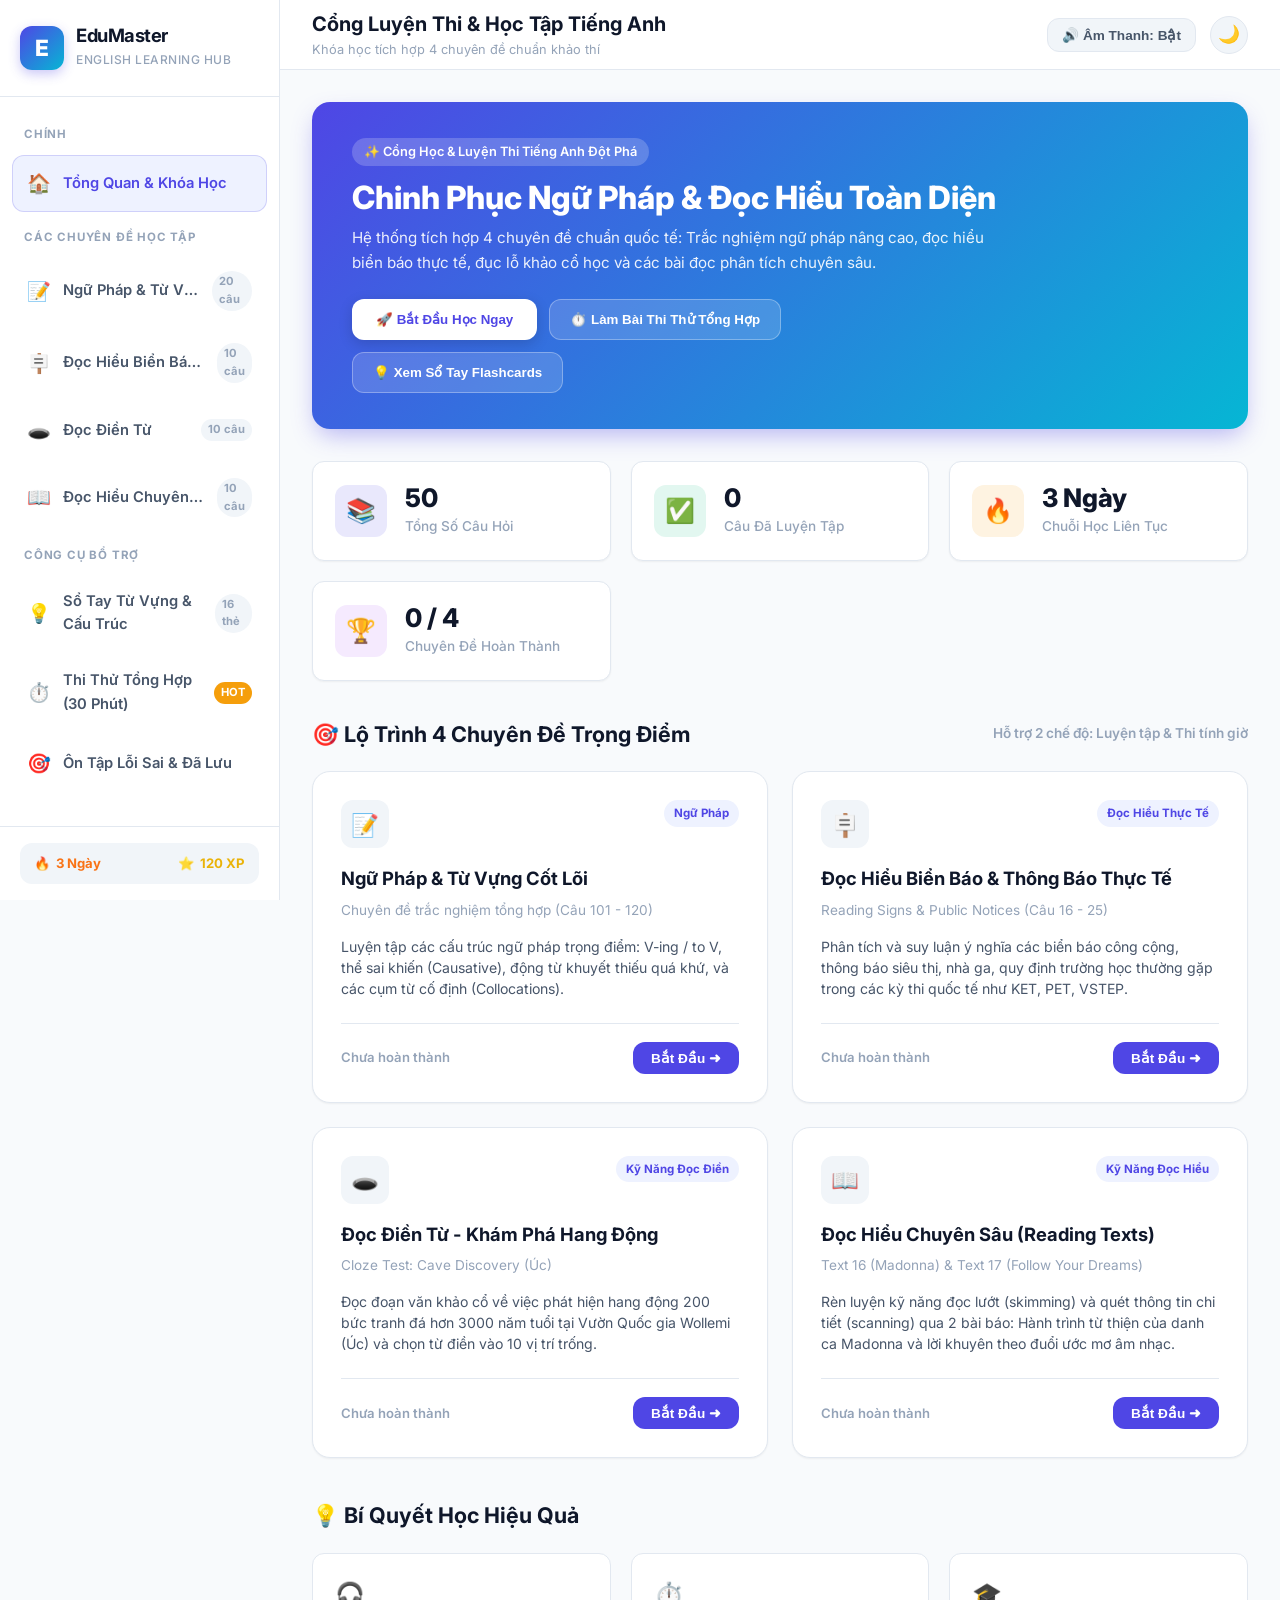
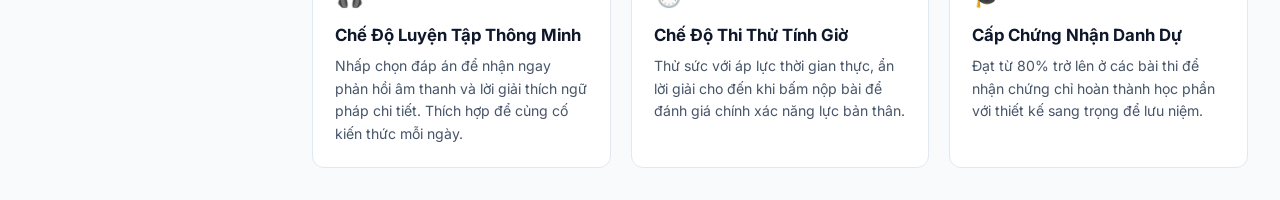
==== index.html @ 12852cce "feat: Initial commit for EduMaster English Learning Hub" ====
<!DOCTYPE html>
<html lang="vi" data-theme="light">
<head>
    <meta charset="UTF-8">
    <meta name="viewport" content="width=device-width, initial-scale=1.0">
    <title>EduMaster - Cổng Luyện Thi & Học Tiếng Anh Trực Tuyến</title>
    <meta name="description" content="Nền tảng học và luyện thi Tiếng Anh toàn diện: Ngữ pháp, Đọc biển báo, Cloze Test và Đọc hiểu chuyên sâu.">
    <!-- Google Fonts: Inter -->
    <link rel="preconnect" href="https://fonts.googleapis.com">
    <link rel="preconnect" href="https://fonts.gstatic.com" crossorigin>
    <link href="https://fonts.googleapis.com/css2?family=Inter:wght@400;500;600;700;800&family=Georgia:ital,wght@0,400;0,700;1,400&display=swap" rel="stylesheet">
    <link rel="stylesheet" href="style.css">
</head>
<body>

<div id="app-container">
    <!-- Sidebar -->
    <aside class="sidebar" id="app-sidebar">
        <div class="sidebar-header">
            <div class="logo-badge">E</div>
            <div class="brand-text">
                <h2>EduMaster</h2>
                <span>English Learning Hub</span>
            </div>
        </div>

        <nav class="sidebar-nav" id="sidebar-nav-list">
            <!-- Rendered dynamically by app.js -->
        </nav>

        <div class="sidebar-footer">
            <div class="user-quick-stats">
                <div class="quick-stat-item streak" title="Chuỗi ngày học liên tục">
                    <span>🔥</span>
                    <span id="user-streak">3 Ngày</span>
                </div>
                <div class="quick-stat-item score" title="Điểm kinh nghiệm tích lũy">
                    <span>⭐</span>
                    <span id="user-score">120 XP</span>
                </div>
            </div>
        </div>
    </aside>

    <!-- Main Content Wrapper -->
    <div class="main-wrapper">
        <!-- Top App Bar -->
        <header class="topbar">
            <div class="topbar-left">
                <button class="menu-toggle-btn" id="mobile-menu-toggle" aria-label="Toggle menu">
                    ☰
                </button>
                <div class="page-title">
                    <h1>Cổng Luyện Thi & Học Tập Tiếng Anh</h1>
                    <p>Khóa học tích hợp 4 chuyên đề chuẩn khảo thí</p>
                </div>
            </div>

            <div class="topbar-right">
                <button class="action-btn" onclick="soundFX.enabled = !soundFX.enabled; this.innerText = soundFX.enabled ? '🔊 Âm Thanh: Bật' : '🔇 Âm Thanh: Tắt';" title="Bật/Tắt âm thanh hiệu ứng">
                    🔊 Âm Thanh: Bật
                </button>

                <button class="theme-toggle-btn" id="theme-toggle-btn" onclick="toggleTheme()" title="Đổi giao diện Sáng / Tối">
                    <span id="theme-icon">🌙</span>
                </button>
            </div>
        </header>

        <!-- Dynamic Content Canvas -->
        <main class="content-area" id="main-content">
            <!-- Content will be injected by app.js -->
        </main>
    </div>
</div>

<!-- Load Database and Application Scripts -->
<script src="data.js"></script>
<script src="app.js"></script>

</body>
</html>
---- style.css ----
/* ==========================================================================
   EduMaster Learning Hub - Stylesheet
   Modern, Responsive, Dark/Light Mode & Glassmorphism Design
   ========================================================================== */

:root {
    --primary: #4f46e5;
    --primary-hover: #4338ca;
    --primary-light: #eef2ff;
    --secondary: #06b6d4;
    --accent: #f59e0b;
    --success: #10b981;
    --success-bg: #ecfdf5;
    --error: #ef4444;
    --error-bg: #fef2f2;
    --warning: #f59e0b;
    --warning-bg: #fffbeb;
    
    --bg-page: #f8fafc;
    --bg-card: #ffffff;
    --bg-card-subtle: #f1f5f9;
    --border-color: #e2e8f0;
    --text-primary: #0f172a;
    --text-secondary: #475569;
    --text-muted: #94a3b8;
    
    --shadow-sm: 0 1px 2px 0 rgb(0 0 0 / 0.05);
    --shadow-md: 0 4px 6px -1px rgb(0 0 0 / 0.1), 0 2px 4px -2px rgb(0 0 0 / 0.1);
    --shadow-lg: 0 10px 15px -3px rgb(0 0 0 / 0.1), 0 4px 6px -4px rgb(0 0 0 / 0.1);
    --shadow-xl: 0 20px 25px -5px rgb(0 0 0 / 0.1), 0 8px 10px -6px rgb(0 0 0 / 0.1);
    
    --radius-sm: 6px;
    --radius-md: 12px;
    --radius-lg: 18px;
    --radius-full: 9999px;
    
    --font-sans: 'Inter', -apple-system, BlinkMacSystemFont, 'Segoe UI', Roboto, Helvetica, Arial, sans-serif;
    --sidebar-width: 280px;
}

[data-theme="dark"] {
    --primary: #6366f1;
    --primary-hover: #4f46e5;
    --primary-light: #1e1b4b;
    --secondary: #22d3ee;
    --success: #34d399;
    --success-bg: #064e3b;
    --error: #f87171;
    --error-bg: #450a0a;
    --warning: #fbbf24;
    --warning-bg: #451a03;
    
    --bg-page: #0b0f19;
    --bg-card: #131b2e;
    --bg-card-subtle: #1e293b;
    --border-color: #27354f;
    --text-primary: #f8fafc;
    --text-secondary: #94a3b8;
    --text-muted: #64748b;
    
    --shadow-md: 0 4px 6px -1px rgb(0 0 0 / 0.4);
    --shadow-lg: 0 10px 15px -3px rgb(0 0 0 / 0.5);
}

* {
    box-sizing: border-box;
    margin: 0;
    padding: 0;
}

body {
    font-family: var(--font-sans);
    background-color: var(--bg-page);
    color: var(--text-primary);
    line-height: 1.6;
    min-height: 100vh;
    display: flex;
    transition: background-color 0.3s ease, color 0.3s ease;
}

/* ==========================================================================
   Layout: Sidebar & Main View
   ========================================================================== */

#app-container {
    display: flex;
    width: 100%;
    min-height: 100vh;
}

/* Sidebar */
.sidebar {
    width: var(--sidebar-width);
    background-color: var(--bg-card);
    border-right: 1px solid var(--border-color);
    display: flex;
    flex-direction: column;
    position: fixed;
    top: 0;
    bottom: 0;
    left: 0;
    z-index: 100;
    transition: transform 0.3s ease;
}

.sidebar-header {
    padding: 24px 20px;
    border-bottom: 1px solid var(--border-color);
    display: flex;
    align-items: center;
    gap: 12px;
}

.logo-badge {
    width: 44px;
    height: 44px;
    background: linear-gradient(135deg, #4f46e5 0%, #06b6d4 100%);
    border-radius: var(--radius-md);
    display: flex;
    align-items: center;
    justify-content: center;
    color: white;
    font-size: 1.4rem;
    font-weight: 800;
    box-shadow: 0 4px 12px rgba(79, 70, 229, 0.3);
}

.brand-text h2 {
    font-size: 1.15rem;
    font-weight: 700;
    letter-spacing: -0.5px;
    color: var(--text-primary);
    line-height: 1.2;
}

.brand-text span {
    font-size: 0.75rem;
    color: var(--text-muted);
    font-weight: 500;
    text-transform: uppercase;
    letter-spacing: 0.5px;
}

.sidebar-nav {
    flex: 1;
    overflow-y: auto;
    padding: 18px 12px;
    display: flex;
    flex-direction: column;
    gap: 6px;
}

.nav-section-title {
    font-size: 0.72rem;
    text-transform: uppercase;
    color: var(--text-muted);
    font-weight: 700;
    padding: 10px 12px 6px;
    letter-spacing: 0.8px;
}

.nav-item {
    display: flex;
    align-items: center;
    gap: 12px;
    padding: 12px 14px;
    border-radius: var(--radius-md);
    color: var(--text-secondary);
    text-decoration: none;
    font-size: 0.92rem;
    font-weight: 600;
    cursor: pointer;
    transition: all 0.2s ease;
    border: 1px solid transparent;
}

.nav-item:hover {
    background-color: var(--bg-card-subtle);
    color: var(--primary);
    transform: translateX(3px);
}

.nav-item.active {
    background-color: var(--primary-light);
    color: var(--primary);
    border-color: rgba(79, 70, 229, 0.2);
}

.nav-icon {
    font-size: 1.2rem;
    display: flex;
    align-items: center;
    justify-content: center;
    width: 24px;
}

.nav-badge {
    margin-left: auto;
    font-size: 0.7rem;
    padding: 2px 7px;
    background: var(--bg-card-subtle);
    color: var(--text-muted);
    border-radius: var(--radius-full);
    font-weight: 700;
}

.nav-item.active .nav-badge {
    background: var(--primary);
    color: white;
}

.sidebar-footer {
    padding: 16px 20px;
    border-top: 1px solid var(--border-color);
    background-color: var(--bg-card);
}

.user-quick-stats {
    display: flex;
    justify-content: space-between;
    align-items: center;
    background: var(--bg-card-subtle);
    padding: 10px 14px;
    border-radius: var(--radius-md);
}

.quick-stat-item {
    display: flex;
    align-items: center;
    gap: 6px;
    font-size: 0.82rem;
    font-weight: 700;
}

.quick-stat-item.streak {
    color: #f97316;
}

.quick-stat-item.score {
    color: #eab308;
}

/* Main Content Area */
.main-wrapper {
    flex: 1;
    margin-left: var(--sidebar-width);
    display: flex;
    flex-direction: column;
    min-height: 100vh;
}

/* Top App Bar */
.topbar {
    height: 70px;
    background-color: var(--bg-card);
    border-bottom: 1px solid var(--border-color);
    padding: 0 32px;
    display: flex;
    align-items: center;
    justify-content: space-between;
    position: sticky;
    top: 0;
    z-index: 90;
    backdrop-filter: blur(10px);
}

.topbar-left {
    display: flex;
    align-items: center;
    gap: 16px;
}

.menu-toggle-btn {
    display: none;
    background: none;
    border: none;
    color: var(--text-primary);
    font-size: 1.4rem;
    cursor: pointer;
    padding: 6px;
    border-radius: var(--radius-sm);
}

.page-title h1 {
    font-size: 1.25rem;
    font-weight: 700;
    color: var(--text-primary);
}

.page-title p {
    font-size: 0.8rem;
    color: var(--text-muted);
}

.topbar-right {
    display: flex;
    align-items: center;
    gap: 14px;
}

.action-btn {
    display: inline-flex;
    align-items: center;
    gap: 8px;
    padding: 8px 14px;
    background: var(--bg-card-subtle);
    color: var(--text-secondary);
    border: 1px solid var(--border-color);
    border-radius: var(--radius-md);
    font-size: 0.85rem;
    font-weight: 600;
    cursor: pointer;
    transition: all 0.2s;
}

.action-btn:hover {
    background: var(--primary-light);
    color: var(--primary);
    border-color: var(--primary);
}

.theme-toggle-btn {
    width: 38px;
    height: 38px;
    border-radius: var(--radius-full);
    display: flex;
    align-items: center;
    justify-content: center;
    background: var(--bg-card-subtle);
    border: 1px solid var(--border-color);
    color: var(--text-primary);
    cursor: pointer;
    font-size: 1.1rem;
    transition: all 0.2s;
}

.theme-toggle-btn:hover {
    transform: rotate(20deg);
}

/* Page View Container */
.content-area {
    padding: 32px;
    flex: 1;
    max-width: 1300px;
    width: 100%;
    margin: 0 auto;
}

/* ==========================================================================
   Dashboard View
   ========================================================================== */

.hero-banner {
    background: linear-gradient(135deg, #4f46e5 0%, #06b6d4 100%);
    border-radius: var(--radius-lg);
    padding: 36px 40px;
    color: white;
    position: relative;
    overflow: hidden;
    margin-bottom: 32px;
    box-shadow: 0 10px 25px -5px rgba(79, 70, 229, 0.4);
}

.hero-content {
    position: relative;
    z-index: 2;
    max-width: 650px;
}

.hero-badge {
    display: inline-flex;
    align-items: center;
    gap: 6px;
    background: rgba(255, 255, 255, 0.2);
    backdrop-filter: blur(10px);
    padding: 4px 12px;
    border-radius: var(--radius-full);
    font-size: 0.8rem;
    font-weight: 600;
    margin-bottom: 12px;
}

.hero-title {
    font-size: 2rem;
    font-weight: 800;
    margin-bottom: 8px;
    line-height: 1.25;
}

.hero-desc {
    font-size: 0.95rem;
    opacity: 0.9;
    margin-bottom: 24px;
    line-height: 1.6;
}

.hero-actions {
    display: flex;
    gap: 12px;
    flex-wrap: wrap;
}

.btn-primary-hero {
    background: white;
    color: var(--primary);
    padding: 12px 24px;
    border-radius: var(--radius-md);
    font-weight: 700;
    border: none;
    cursor: pointer;
    box-shadow: 0 4px 14px rgba(0, 0, 0, 0.15);
    transition: all 0.2s;
    text-decoration: none;
    display: inline-flex;
    align-items: center;
    gap: 8px;
}

.btn-primary-hero:hover {
    transform: translateY(-2px);
    box-shadow: 0 6px 20px rgba(0, 0, 0, 0.2);
}

.btn-secondary-hero {
    background: rgba(255, 255, 255, 0.15);
    border: 1px solid rgba(255, 255, 255, 0.3);
    color: white;
    padding: 12px 20px;
    border-radius: var(--radius-md);
    font-weight: 600;
    cursor: pointer;
    transition: all 0.2s;
}

.btn-secondary-hero:hover {
    background: rgba(255, 255, 255, 0.25);
}

/* Statistics Grid */
.stats-grid {
    display: grid;
    grid-template-columns: repeat(auto-fit, minmax(220px, 1fr));
    gap: 20px;
    margin-bottom: 36px;
}

.stat-card {
    background: var(--bg-card);
    border: 1px solid var(--border-color);
    border-radius: var(--radius-md);
    padding: 22px;
    display: flex;
    align-items: center;
    gap: 18px;
    box-shadow: var(--shadow-sm);
    transition: all 0.2s;
}

.stat-card:hover {
    transform: translateY(-3px);
    box-shadow: var(--shadow-md);
}

.stat-icon-wrap {
    width: 52px;
    height: 52px;
    border-radius: var(--radius-md);
    display: flex;
    align-items: center;
    justify-content: center;
    font-size: 1.5rem;
}

.stat-icon-wrap.blue { background: rgba(79, 70, 229, 0.12); color: #4f46e5; }
.stat-icon-wrap.green { background: rgba(16, 185, 129, 0.12); color: #10b981; }
.stat-icon-wrap.amber { background: rgba(245, 158, 11, 0.12); color: #f59e0b; }
.stat-icon-wrap.purple { background: rgba(168, 85, 247, 0.12); color: #a855f7; }

.stat-info h3 {
    font-size: 1.6rem;
    font-weight: 800;
    color: var(--text-primary);
    line-height: 1.1;
}

.stat-info p {
    font-size: 0.85rem;
    color: var(--text-muted);
    font-weight: 500;
    margin-top: 4px;
}

/* Module Cards Section */
.section-header {
    display: flex;
    align-items: center;
    justify-content: space-between;
    margin-bottom: 20px;
}

.section-header h2 {
    font-size: 1.35rem;
    font-weight: 700;
    color: var(--text-primary);
}

.modules-grid {
    display: grid;
    grid-template-columns: repeat(auto-fit, minmax(320px, 1fr));
    gap: 24px;
    margin-bottom: 40px;
}

.module-card {
    background: var(--bg-card);
    border: 1px solid var(--border-color);
    border-radius: var(--radius-lg);
    padding: 28px;
    display: flex;
    flex-direction: column;
    justify-content: space-between;
    box-shadow: var(--shadow-sm);
    transition: all 0.25s ease;
    cursor: pointer;
    position: relative;
    overflow: hidden;
}

.module-card::before {
    content: '';
    position: absolute;
    top: 0;
    left: 0;
    width: 6px;
    height: 100%;
    background: var(--primary);
    opacity: 0;
    transition: opacity 0.2s;
}

.module-card:hover {
    transform: translateY(-4px);
    box-shadow: var(--shadow-lg);
    border-color: rgba(79, 70, 229, 0.3);
}

.module-card:hover::before {
    opacity: 1;
}

.module-top {
    display: flex;
    justify-content: space-between;
    align-items: flex-start;
    margin-bottom: 16px;
}

.module-icon {
    width: 48px;
    height: 48px;
    background: var(--bg-card-subtle);
    border-radius: var(--radius-md);
    display: flex;
    align-items: center;
    justify-content: center;
    font-size: 1.4rem;
}

.module-tag {
    font-size: 0.72rem;
    padding: 4px 10px;
    border-radius: var(--radius-full);
    font-weight: 700;
    background: var(--primary-light);
    color: var(--primary);
}

.module-title {
    font-size: 1.15rem;
    font-weight: 700;
    margin-bottom: 6px;
    color: var(--text-primary);
}

.module-subtitle {
    font-size: 0.85rem;
    color: var(--text-muted);
    margin-bottom: 14px;
}

.module-desc {
    font-size: 0.88rem;
    color: var(--text-secondary);
    margin-bottom: 24px;
    line-height: 1.5;
}

.module-footer {
    display: flex;
    align-items: center;
    justify-content: space-between;
    border-top: 1px solid var(--border-color);
    padding-top: 18px;
    margin-top: auto;
}

.module-progress-text {
    font-size: 0.82rem;
    font-weight: 600;
    color: var(--text-secondary);
}

.btn-start-module {
    padding: 8px 18px;
    background: var(--primary);
    color: white;
    border: none;
    border-radius: var(--radius-md);
    font-size: 0.85rem;
    font-weight: 600;
    cursor: pointer;
    transition: all 0.2s;
    display: flex;
    align-items: center;
    gap: 6px;
}

.btn-start-module:hover {
    background: var(--primary-hover);
    transform: translateX(2px);
}

/* ==========================================================================
   Quiz & Exercise Interactive View
   ========================================================================== */

.quiz-view-header {
    background: var(--bg-card);
    border: 1px solid var(--border-color);
    border-radius: var(--radius-md);
    padding: 20px 24px;
    margin-bottom: 24px;
    display: flex;
    align-items: center;
    justify-content: space-between;
    flex-wrap: wrap;
    gap: 16px;
}

.quiz-header-info h2 {
    font-size: 1.25rem;
    font-weight: 700;
    color: var(--text-primary);
}

.quiz-header-info p {
    font-size: 0.85rem;
    color: var(--text-muted);
}

.quiz-controls-group {
    display: flex;
    align-items: center;
    gap: 12px;
}

/* Mode Switcher: Practice vs Exam */
.mode-toggle {
    display: flex;
    background: var(--bg-card-subtle);
    padding: 4px;
    border-radius: var(--radius-md);
    border: 1px solid var(--border-color);
}

.mode-btn {
    padding: 6px 14px;
    border: none;
    background: transparent;
    border-radius: var(--radius-sm);
    font-size: 0.82rem;
    font-weight: 600;
    color: var(--text-secondary);
    cursor: pointer;
    transition: all 0.2s;
    display: flex;
    align-items: center;
    gap: 6px;
}

.mode-btn.active {
    background: var(--bg-card);
    color: var(--primary);
    box-shadow: var(--shadow-sm);
}

/* Timer Badge in Exam Mode */
.exam-timer {
    display: none;
    align-items: center;
    gap: 6px;
    padding: 8px 14px;
    background: var(--warning-bg);
    color: #b45309;
    border-radius: var(--radius-md);
    font-weight: 700;
    font-size: 0.95rem;
    border: 1px solid rgba(245, 158, 11, 0.3);
}

.exam-timer.urgent {
    background: var(--error-bg);
    color: var(--error);
    animation: pulse 1s infinite;
}

/* Progress Bar on Quiz */
.quiz-progress-track {
    width: 100%;
    height: 8px;
    background: var(--bg-card-subtle);
    border-radius: var(--radius-full);
    overflow: hidden;
    margin-bottom: 24px;
}

.quiz-progress-bar {
    height: 100%;
    width: 0%;
    background: linear-gradient(90deg, #4f46e5, #06b6d4);
    border-radius: var(--radius-full);
    transition: width 0.4s ease;
}

/* Split layout for Reading & Cloze tests */
.split-view-container {
    display: grid;
    grid-template-columns: 1fr 1fr;
    gap: 28px;
    align-items: start;
}

.single-column-container {
    max-width: 860px;
    margin: 0 auto;
}

/* Reading Passage Card (Sticky Left on split view) */
.passage-card {
    background: var(--bg-card);
    border: 1px solid var(--border-color);
    border-radius: var(--radius-lg);
    padding: 30px;
    box-shadow: var(--shadow-sm);
    position: sticky;
    top: 94px;
    max-height: calc(100vh - 120px);
    overflow-y: auto;
}

.passage-header {
    border-bottom: 2px solid var(--border-color);
    padding-bottom: 14px;
    margin-bottom: 20px;
}

.passage-title {
    font-size: 1.25rem;
    font-weight: 800;
    color: var(--primary);
    text-transform: uppercase;
    letter-spacing: 0.5px;
}

.passage-meta {
    font-size: 0.85rem;
    color: var(--text-muted);
    font-style: italic;
    margin-top: 4px;
}

.passage-content {
    font-size: 1.02rem;
    line-height: 1.85;
    color: var(--text-primary);
    text-align: justify;
}

.passage-content p {
    margin-bottom: 16px;
}

/* Interactive Blanks in Cloze Test */
.cloze-blank {
    display: inline-block;
    padding: 2px 8px;
    margin: 0 4px;
    background: var(--primary-light);
    color: var(--primary);
    border-bottom: 2px solid var(--primary);
    border-radius: 4px;
    font-weight: 700;
    cursor: pointer;
    transition: all 0.2s;
}

.cloze-blank:hover,
.cloze-blank.active {
    background: var(--primary);
    color: white;
    transform: scale(1.05);
}

/* Question List Container */
.questions-list {
    display: flex;
    flex-direction: column;
    gap: 22px;
}

/* Question Card */
.question-card {
    background: var(--bg-card);
    border: 1px solid var(--border-color);
    border-radius: var(--radius-md);
    padding: 24px;
    box-shadow: var(--shadow-sm);
    transition: all 0.2s ease;
    scroll-margin-top: 100px;
}

.question-card:hover {
    border-color: rgba(79, 70, 229, 0.4);
    box-shadow: var(--shadow-md);
}

.question-card.highlight {
    border-color: var(--primary);
    box-shadow: 0 0 0 3px rgba(79, 70, 229, 0.2);
}

.question-meta-bar {
    display: flex;
    align-items: center;
    justify-content: space-between;
    margin-bottom: 12px;
}

.question-badge {
    font-size: 0.75rem;
    font-weight: 700;
    padding: 3px 10px;
    background: var(--bg-card-subtle);
    color: var(--text-secondary);
    border-radius: var(--radius-sm);
}

.bookmark-btn {
    background: none;
    border: none;
    color: var(--text-muted);
    cursor: pointer;
    font-size: 1.1rem;
    padding: 4px;
    border-radius: var(--radius-sm);
    transition: all 0.2s;
}

.bookmark-btn.active {
    color: #eab308;
}

/* Sign Box for Reading Signs */
.sign-box-display {
    background: linear-gradient(135deg, #1e293b, #0f172a);
    color: #f8fafc;
    border: 2px solid #ef4444;
    padding: 16px 20px;
    border-radius: var(--radius-md);
    text-align: center;
    font-weight: 800;
    letter-spacing: 1px;
    font-size: 1.05rem;
    margin-bottom: 18px;
    box-shadow: 0 4px 12px rgba(0, 0, 0, 0.15);
    display: flex;
    align-items: center;
    justify-content: center;
    gap: 10px;
}

.question-prompt {
    font-size: 1.08rem;
    font-weight: 600;
    color: var(--text-primary);
    margin-bottom: 18px;
    line-height: 1.5;
}

/* Options */
.options-stack {
    display: flex;
    flex-direction: column;
    gap: 10px;
}

.option-item {
    display: flex;
    align-items: center;
    gap: 14px;
    padding: 14px 18px;
    background: var(--bg-card-subtle);
    border: 2px solid transparent;
    border-radius: var(--radius-md);
    cursor: pointer;
    transition: all 0.2s ease;
    user-select: none;
}

.option-item:hover {
    background: var(--primary-light);
    border-color: rgba(79, 70, 229, 0.3);
    transform: translateX(4px);
}

.option-letter {
    width: 32px;
    height: 32px;
    border-radius: var(--radius-full);
    background: var(--bg-card);
    border: 1px solid var(--border-color);
    display: flex;
    align-items: center;
    justify-content: center;
    font-weight: 700;
    font-size: 0.85rem;
    color: var(--text-secondary);
    flex-shrink: 0;
}

.option-text {
    font-size: 0.98rem;
    color: var(--text-primary);
    flex: 1;
}

/* Selected state */
.option-item.selected {
    background: var(--primary-light);
    border-color: var(--primary);
}

.option-item.selected .option-letter {
    background: var(--primary);
    color: white;
    border-color: var(--primary);
}

/* Correct state */
.option-item.correct {
    background: var(--success-bg) !important;
    border-color: var(--success) !important;
    color: #065f46;
}

.option-item.correct .option-letter {
    background: var(--success);
    color: white;
    border-color: var(--success);
}

/* Incorrect state */
.option-item.incorrect {
    background: var(--error-bg) !important;
    border-color: var(--error) !important;
    color: #991b1b;
}

.option-item.incorrect .option-letter {
    background: var(--error);
    color: white;
    border-color: var(--error);
}

/* Explanation Box */
.explanation-box {
    margin-top: 16px;
    padding: 14px 18px;
    background: var(--warning-bg);
    border-left: 4px solid var(--warning);
    border-radius: 0 var(--radius-sm) var(--radius-sm) 0;
    font-size: 0.9rem;
    color: #92400e;
    line-height: 1.5;
    display: none;
    animation: fadeIn 0.3s ease;
}

[data-theme="dark"] .explanation-box {
    color: #fef3c7;
}

.explanation-box.show {
    display: block;
}

/* Quiz Bottom Actions Bar */
.quiz-actions-footer {
    position: sticky;
    bottom: 20px;
    background: var(--bg-card);
    border: 1px solid var(--border-color);
    border-radius: var(--radius-lg);
    padding: 16px 24px;
    margin-top: 32px;
    display: flex;
    align-items: center;
    justify-content: space-between;
    box-shadow: var(--shadow-xl);
    backdrop-filter: blur(12px);
    z-index: 50;
}

.quiz-quick-nav {
    display: flex;
    gap: 6px;
    flex-wrap: wrap;
    max-width: 60%;
}

.nav-dot {
    width: 28px;
    height: 28px;
    border-radius: var(--radius-sm);
    background: var(--bg-card-subtle);
    border: 1px solid var(--border-color);
    display: flex;
    align-items: center;
    justify-content: center;
    font-size: 0.75rem;
    font-weight: 700;
    color: var(--text-secondary);
    cursor: pointer;
    transition: all 0.2s;
}

.nav-dot.answered {
    background: var(--primary-light);
    color: var(--primary);
    border-color: var(--primary);
}

.nav-dot.correct {
    background: var(--success);
    color: white;
    border-color: var(--success);
}

.nav-dot.incorrect {
    background: var(--error);
    color: white;
    border-color: var(--error);
}

.footer-btn-group {
    display: flex;
    gap: 12px;
}

.btn-submit-quiz {
    padding: 12px 28px;
    background: linear-gradient(135deg, #4f46e5 0%, #4338ca 100%);
    color: white;
    border: none;
    border-radius: var(--radius-md);
    font-size: 0.95rem;
    font-weight: 700;
    cursor: pointer;
    box-shadow: 0 4px 12px rgba(79, 70, 229, 0.3);
    transition: all 0.2s;
    display: flex;
    align-items: center;
    gap: 8px;
}

.btn-submit-quiz:hover {
    transform: translateY(-2px);
    box-shadow: 0 6px 18px rgba(79, 70, 229, 0.4);
}

.btn-reset-quiz {
    padding: 12px 20px;
    background: var(--bg-card-subtle);
    color: var(--text-secondary);
    border: 1px solid var(--border-color);
    border-radius: var(--radius-md);
    font-size: 0.95rem;
    font-weight: 600;
    cursor: pointer;
    transition: all 0.2s;
}

.btn-reset-quiz:hover {
    background: var(--error-bg);
    color: var(--error);
    border-color: var(--error);
}

/* ==========================================================================
   Flashcards & Sổ Tay Từ Vựng View
   ========================================================================== */

.flashcard-container {
    max-width: 650px;
    margin: 40px auto;
    perspective: 1000px;
}

.flashcard {
    width: 100%;
    min-height: 320px;
    background: var(--bg-card);
    border: 1px solid var(--border-color);
    border-radius: var(--radius-lg);
    box-shadow: var(--shadow-lg);
    padding: 40px;
    display: flex;
    flex-direction: column;
    justify-content: center;
    align-items: center;
    text-align: center;
    cursor: pointer;
    transition: transform 0.6s cubic-bezier(0.4, 0, 0.2, 1);
    transform-style: preserve-3d;
    position: relative;
}

.flashcard.flipped {
    transform: rotateY(180deg);
}

.card-face {
    backface-visibility: hidden;
    display: flex;
    flex-direction: column;
    align-items: center;
    justify-content: center;
    width: 100%;
}

.card-face.front h3 {
    font-size: 1.8rem;
    color: var(--primary);
    font-weight: 800;
    margin-bottom: 14px;
}

.card-hint {
    font-size: 0.85rem;
    color: var(--text-muted);
}

.card-face.back {
    position: absolute;
    top: 0;
    left: 0;
    right: 0;
    bottom: 0;
    padding: 40px;
    transform: rotateY(180deg);
}

.card-face.back h4 {
    font-size: 1.3rem;
    color: var(--text-primary);
    margin-bottom: 16px;
}

.card-example {
    background: var(--bg-card-subtle);
    padding: 12px 18px;
    border-radius: var(--radius-md);
    font-style: italic;
    color: var(--text-secondary);
    font-size: 0.95rem;
}

.flashcard-nav {
    display: flex;
    justify-content: center;
    align-items: center;
    gap: 20px;
    margin-top: 24px;
}

.flashcard-btn {
    width: 48px;
    height: 48px;
    border-radius: var(--radius-full);
    background: var(--bg-card);
    border: 1px solid var(--border-color);
    color: var(--text-primary);
    font-size: 1.2rem;
    cursor: pointer;
    transition: all 0.2s;
    display: flex;
    align-items: center;
    justify-content: center;
    box-shadow: var(--shadow-sm);
}

.flashcard-btn:hover {
    background: var(--primary);
    color: white;
    transform: scale(1.1);
}

/* ==========================================================================
   Modal: Result, Mistake Review & Certificate
   ========================================================================== */

.modal-backdrop {
    position: fixed;
    top: 0;
    left: 0;
    right: 0;
    bottom: 0;
    background: rgba(0, 0, 0, 0.6);
    backdrop-filter: blur(6px);
    display: flex;
    align-items: center;
    justify-content: center;
    z-index: 1000;
    opacity: 0;
    visibility: hidden;
    transition: all 0.3s ease;
    padding: 20px;
}

.modal-backdrop.show {
    opacity: 1;
    visibility: visible;
}

.modal-content {
    background: var(--bg-card);
    border-radius: var(--radius-lg);
    border: 1px solid var(--border-color);
    width: 100%;
    max-width: 600px;
    box-shadow: var(--shadow-xl);
    overflow: hidden;
    transform: translateY(20px) scale(0.95);
    transition: all 0.3s ease;
}

.modal-backdrop.show .modal-content {
    transform: translateY(0) scale(1);
}

.modal-header {
    padding: 24px 28px;
    border-bottom: 1px solid var(--border-color);
    display: flex;
    align-items: center;
    justify-content: space-between;
}

.modal-title {
    font-size: 1.3rem;
    font-weight: 800;
    color: var(--text-primary);
}

.modal-close-btn {
    background: none;
    border: none;
    font-size: 1.4rem;
    color: var(--text-muted);
    cursor: pointer;
    padding: 4px;
}

.modal-body {
    padding: 28px;
    text-align: center;
}

.result-score-circle {
    width: 130px;
    height: 130px;
    border-radius: var(--radius-full);
    background: linear-gradient(135deg, #4f46e5, #06b6d4);
    color: white;
    display: flex;
    flex-direction: column;
    align-items: center;
    justify-content: center;
    margin: 0 auto 24px;
    box-shadow: 0 10px 25px rgba(79, 70, 229, 0.3);
}

.result-score-circle h2 {
    font-size: 2.2rem;
    font-weight: 800;
    line-height: 1;
}

.result-score-circle span {
    font-size: 0.8rem;
    opacity: 0.9;
    font-weight: 600;
}

.result-message-title {
    font-size: 1.4rem;
    font-weight: 700;
    margin-bottom: 8px;
    color: var(--text-primary);
}

.result-message-desc {
    font-size: 0.95rem;
    color: var(--text-muted);
    margin-bottom: 24px;
}

.result-metrics {
    display: grid;
    grid-template-columns: repeat(3, 1fr);
    gap: 12px;
    margin-bottom: 24px;
}

.metric-box {
    background: var(--bg-card-subtle);
    padding: 14px;
    border-radius: var(--radius-md);
}

.metric-box .num {
    font-size: 1.3rem;
    font-weight: 700;
}

.metric-box .label {
    font-size: 0.75rem;
    color: var(--text-muted);
}

.metric-box.correct .num { color: var(--success); }
.metric-box.incorrect .num { color: var(--error); }
.metric-box.time .num { color: var(--primary); }

.modal-footer {
    padding: 18px 28px;
    border-top: 1px solid var(--border-color);
    display: flex;
    justify-content: flex-end;
    gap: 12px;
}

/* Certificate Styles */
.certificate-preview {
    border: 8px double #4f46e5;
    padding: 30px;
    background: #fff;
    color: #1e1b4b;
    border-radius: 12px;
    margin-bottom: 20px;
    text-align: center;
    box-shadow: inset 0 0 20px rgba(79, 70, 229, 0.1);
}

.certificate-preview h2 {
    font-family: 'Georgia', serif;
    font-size: 1.8rem;
    color: #4f46e5;
    margin-bottom: 6px;
    letter-spacing: 1px;
}

.certificate-preview p {
    font-size: 0.95rem;
    color: #475569;
    margin-bottom: 12px;
}

.certificate-name {
    font-size: 1.5rem;
    font-weight: 800;
    color: #0f172a;
    border-bottom: 2px solid #e2e8f0;
    display: inline-block;
    padding: 4px 30px;
    margin: 10px 0;
}

/* Animations */
@keyframes fadeIn {
    from { opacity: 0; transform: translateY(6px); }
    to { opacity: 1; transform: translateY(0); }
}

@keyframes pulse {
    0%, 100% { opacity: 1; }
    50% { opacity: 0.5; }
}

/* ==========================================================================
   Responsive Breakpoints
   ========================================================================== */

@media (max-width: 1024px) {
    .split-view-container {
        grid-template-columns: 1fr;
    }
    
    .passage-card {
        position: static;
        max-height: none;
    }
}

@media (max-width: 768px) {
    .sidebar {
        transform: translateX(-100%);
    }
    
    .sidebar.open {
        transform: translateX(0);
        box-shadow: 0 0 30px rgba(0, 0, 0, 0.3);
    }
    
    .main-wrapper {
        margin-left: 0;
    }
    
    .menu-toggle-btn {
        display: block;
    }
    
    .topbar {
        padding: 0 16px;
    }
    
    .content-area {
        padding: 16px;
    }
    
    .hero-banner {
        padding: 24px 20px;
    }
    
    .hero-title {
        font-size: 1.5rem;
    }
    
    .quiz-quick-nav {
        display: none;
    }
}

@media print {
    body {
        background: white !important;
        color: black !important;
    }
    
    .sidebar,
    .topbar,
    .modal-header,
    .modal-footer,
    .hero-banner,
    .quiz-view-header,
    .quiz-progress-track,
    .quiz-actions-footer,
    .flashcard-nav {
        display: none !important;
    }
    
    .main-wrapper {
        margin-left: 0 !important;
    }
    
    .modal-backdrop {
        position: static !important;
        background: transparent !important;
        padding: 0 !important;
    }
    
    .modal-content {
        box-shadow: none !important;
        border: none !important;
        max-width: 100% !important;
    }
    
    .certificate-preview {
        border: 10px double #4f46e5 !important;
        box-shadow: none !important;
        padding: 50px !important;
        page-break-inside: avoid;
    }
}
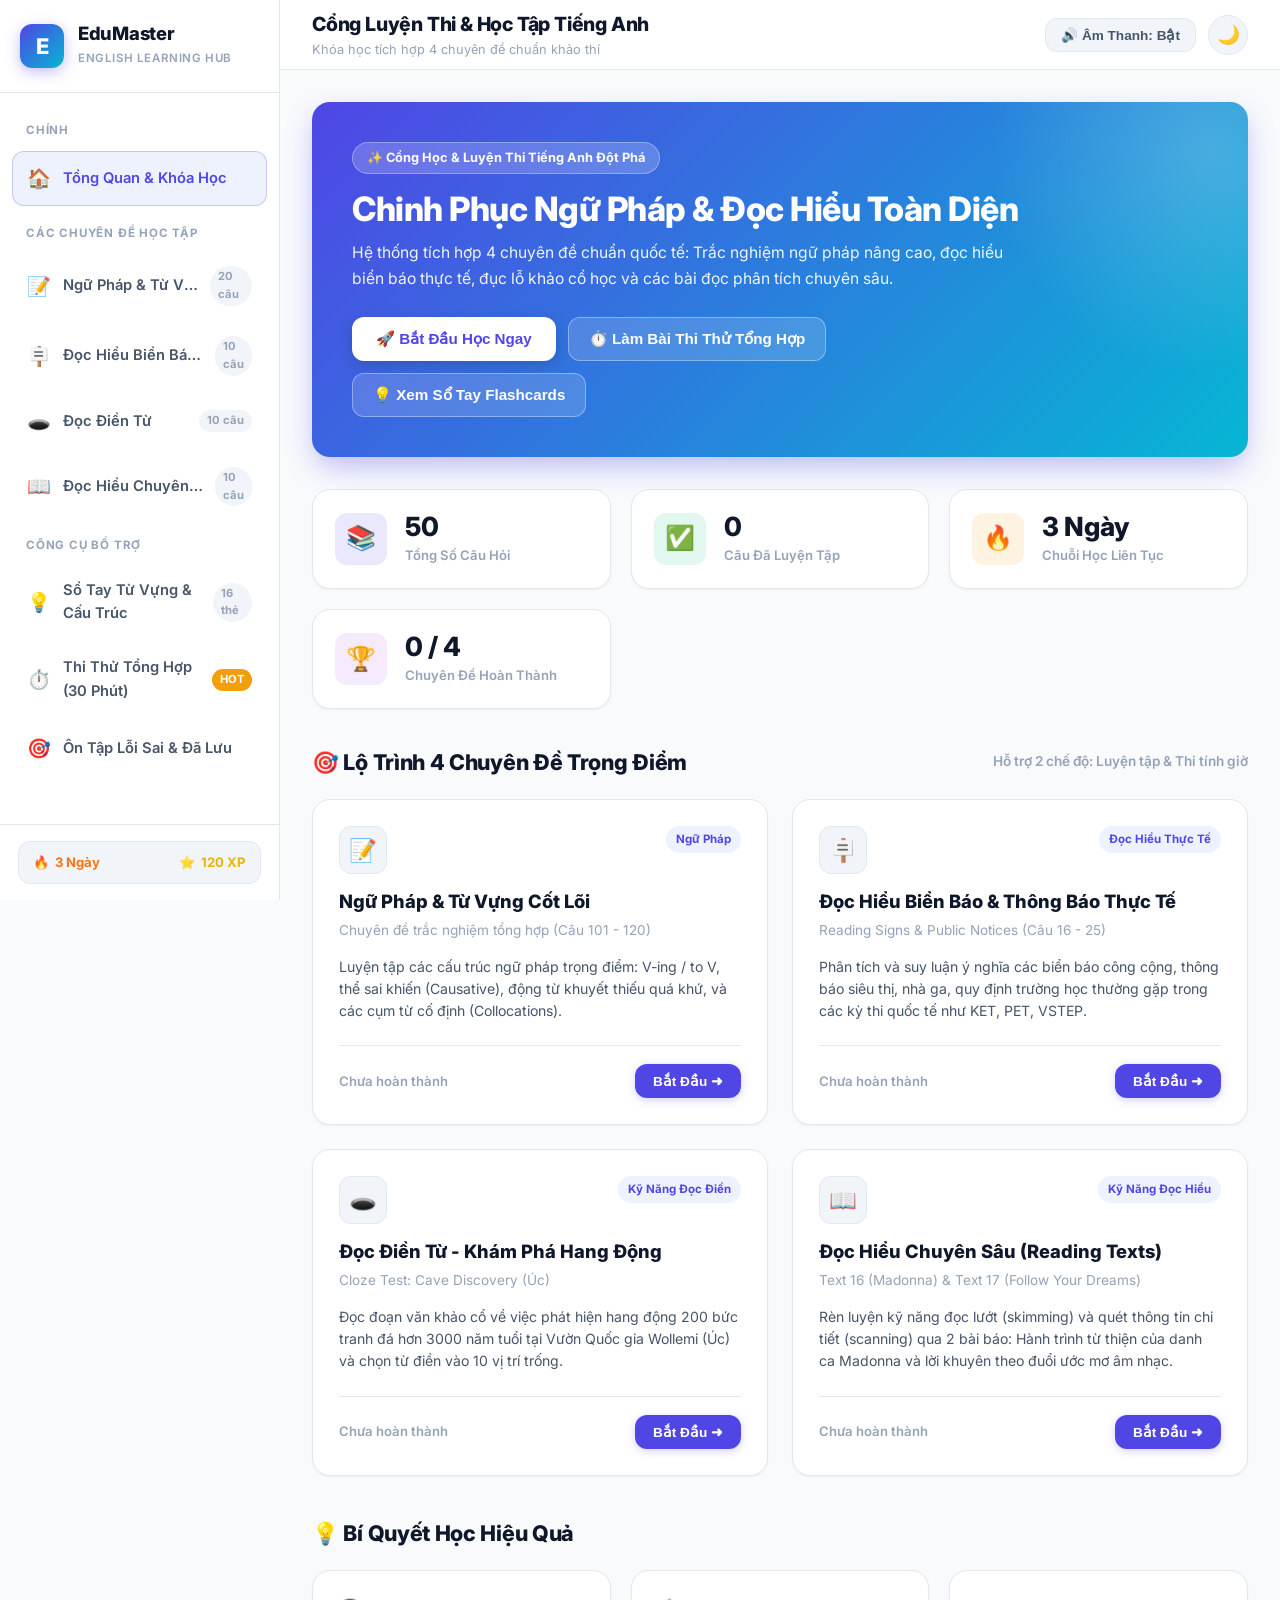
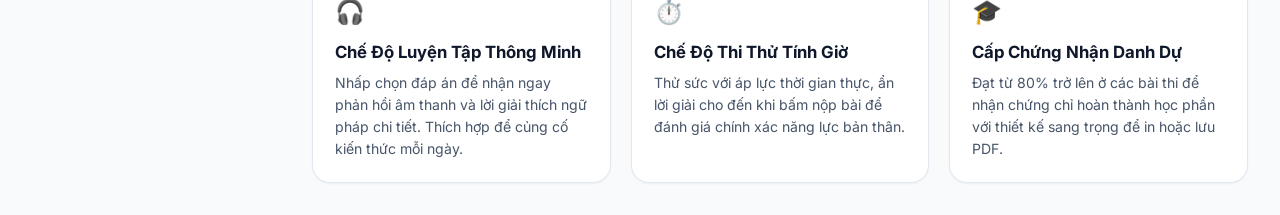
==== commit 38877e7e: "style: Refine UI, fix dark mode contrast, add toast feedback and smooth animations" ====
--- a/index.html
+++ b/index.html
@@ -14,6 +14,9 @@
 <body>
 
 <div id="app-container">
+    <!-- Mobile Sidebar Backdrop Overlay -->
+    <div class="sidebar-backdrop" id="sidebar-backdrop"></div>
+
     <!-- Sidebar -->
     <aside class="sidebar" id="app-sidebar">
         <div class="sidebar-header">
@@ -57,7 +60,7 @@
             </div>
 
             <div class="topbar-right">
-                <button class="action-btn" onclick="soundFX.enabled = !soundFX.enabled; this.innerText = soundFX.enabled ? '🔊 Âm Thanh: Bật' : '🔇 Âm Thanh: Tắt';" title="Bật/Tắt âm thanh hiệu ứng">
+                <button class="action-btn" id="sound-toggle-btn" onclick="toggleSound()" title="Bật/Tắt âm thanh hiệu ứng">
                     🔊 Âm Thanh: Bật
                 </button>
 
@@ -74,6 +77,9 @@
     </div>
 </div>
 
+<!-- Toast Notification Container -->
+<div id="toast-container" class="toast-container"></div>
+
 <!-- Load Database and Application Scripts -->
 <script src="data.js"></script>
 <script src="app.js"></script>
--- a/style.css
+++ b/style.css
@@ -1,40 +1,51 @@
 /* ==========================================================================
-   EduMaster Learning Hub - Stylesheet
-   Modern, Responsive, Dark/Light Mode & Glassmorphism Design
+   EduMaster Learning Hub - Professional Stylesheet (v2.0 Refined)
+   Smooth Transitions, Dark/Light Mode, Split View, 3D Flashcards & Print CSS
    ========================================================================== */
 
 :root {
     --primary: #4f46e5;
     --primary-hover: #4338ca;
     --primary-light: #eef2ff;
+    --primary-border: rgba(79, 70, 229, 0.25);
+    
     --secondary: #06b6d4;
     --accent: #f59e0b;
+    
     --success: #10b981;
     --success-bg: #ecfdf5;
+    --success-border: #10b981;
+    --option-correct-text: #065f46;
+    
     --error: #ef4444;
     --error-bg: #fef2f2;
+    --error-border: #ef4444;
+    --option-incorrect-text: #991b1b;
+    
     --warning: #f59e0b;
     --warning-bg: #fffbeb;
+    --warning-text: #92400e;
     
     --bg-page: #f8fafc;
     --bg-card: #ffffff;
     --bg-card-subtle: #f1f5f9;
     --border-color: #e2e8f0;
+    
     --text-primary: #0f172a;
     --text-secondary: #475569;
     --text-muted: #94a3b8;
     
     --shadow-sm: 0 1px 2px 0 rgb(0 0 0 / 0.05);
-    --shadow-md: 0 4px 6px -1px rgb(0 0 0 / 0.1), 0 2px 4px -2px rgb(0 0 0 / 0.1);
-    --shadow-lg: 0 10px 15px -3px rgb(0 0 0 / 0.1), 0 4px 6px -4px rgb(0 0 0 / 0.1);
-    --shadow-xl: 0 20px 25px -5px rgb(0 0 0 / 0.1), 0 8px 10px -6px rgb(0 0 0 / 0.1);
-    
-    --radius-sm: 6px;
+    --shadow-md: 0 4px 6px -1px rgb(0 0 0 / 0.08), 0 2px 4px -2px rgb(0 0 0 / 0.06);
+    --shadow-lg: 0 10px 15px -3px rgb(0 0 0 / 0.1), 0 4px 6px -4px rgb(0 0 0 / 0.05);
+    --shadow-xl: 0 20px 25px -5px rgb(0 0 0 / 0.12), 0 8px 10px -6px rgb(0 0 0 / 0.08);
+    
+    --radius-sm: 8px;
     --radius-md: 12px;
     --radius-lg: 18px;
     --radius-full: 9999px;
     
-    --font-sans: 'Inter', -apple-system, BlinkMacSystemFont, 'Segoe UI', Roboto, Helvetica, Arial, sans-serif;
+    --font-sans: 'Inter', -apple-system, BlinkMacSystemFont, 'Segoe UI', Roboto, 'Segoe UI Emoji', 'Apple Color Emoji', sans-serif;
     --sidebar-width: 280px;
 }
 
@@ -42,30 +53,51 @@
     --primary: #6366f1;
     --primary-hover: #4f46e5;
     --primary-light: #1e1b4b;
+    --primary-border: rgba(99, 102, 241, 0.35);
+    
     --secondary: #22d3ee;
+    
     --success: #34d399;
     --success-bg: #064e3b;
+    --success-border: #34d399;
+    --option-correct-text: #a7f3d0;
+    
     --error: #f87171;
     --error-bg: #450a0a;
+    --error-border: #f87171;
+    --option-incorrect-text: #fecaca;
+    
     --warning: #fbbf24;
     --warning-bg: #451a03;
+    --warning-text: #fef3c7;
     
     --bg-page: #0b0f19;
     --bg-card: #131b2e;
     --bg-card-subtle: #1e293b;
     --border-color: #27354f;
+    
     --text-primary: #f8fafc;
     --text-secondary: #94a3b8;
     --text-muted: #64748b;
     
+    --shadow-sm: 0 1px 2px 0 rgb(0 0 0 / 0.3);
     --shadow-md: 0 4px 6px -1px rgb(0 0 0 / 0.4);
     --shadow-lg: 0 10px 15px -3px rgb(0 0 0 / 0.5);
+    --shadow-xl: 0 20px 25px -5px rgb(0 0 0 / 0.6);
+}
+
+/* Base Reset & Global Styles */
+html {
+    scroll-behavior: smooth;
+    font-size: 16px;
 }
 
 * {
     box-sizing: border-box;
     margin: 0;
     padding: 0;
+    -webkit-font-smoothing: antialiased;
+    -moz-osx-font-smoothing: grayscale;
 }
 
 body {
@@ -75,17 +107,58 @@
     line-height: 1.6;
     min-height: 100vh;
     display: flex;
-    transition: background-color 0.3s ease, color 0.3s ease;
+    overflow-x: hidden;
+    transition: background-color 0.25s ease, color 0.25s ease;
+}
+
+/* Custom Sleek Scrollbar */
+::-webkit-scrollbar {
+    width: 8px;
+    height: 8px;
+}
+
+::-webkit-scrollbar-track {
+    background: transparent;
+}
+
+::-webkit-scrollbar-thumb {
+    background: var(--border-color);
+    border-radius: var(--radius-full);
+}
+
+::-webkit-scrollbar-thumb:hover {
+    background: var(--text-muted);
 }
 
 /* ==========================================================================
-   Layout: Sidebar & Main View
+   Layout: Sidebar, Overlay & Main Container
    ========================================================================== */
 
 #app-container {
     display: flex;
     width: 100%;
     min-height: 100vh;
+    position: relative;
+}
+
+/* Mobile Sidebar Backdrop */
+.sidebar-backdrop {
+    position: fixed;
+    top: 0;
+    left: 0;
+    right: 0;
+    bottom: 0;
+    background: rgba(0, 0, 0, 0.45);
+    backdrop-filter: blur(4px);
+    z-index: 99;
+    opacity: 0;
+    visibility: hidden;
+    transition: opacity 0.25s ease, visibility 0.25s ease;
+}
+
+.sidebar-backdrop.show {
+    opacity: 1;
+    visibility: visible;
 }
 
 /* Sidebar */
@@ -100,15 +173,15 @@
     bottom: 0;
     left: 0;
     z-index: 100;
-    transition: transform 0.3s ease;
+    transition: transform 0.3s cubic-bezier(0.16, 1, 0.3, 1);
 }
 
 .sidebar-header {
-    padding: 24px 20px;
+    padding: 22px 20px;
     border-bottom: 1px solid var(--border-color);
     display: flex;
     align-items: center;
-    gap: 12px;
+    gap: 14px;
 }
 
 .logo-badge {
@@ -120,31 +193,32 @@
     align-items: center;
     justify-content: center;
     color: white;
-    font-size: 1.4rem;
-    font-weight: 800;
-    box-shadow: 0 4px 12px rgba(79, 70, 229, 0.3);
+    font-size: 1.35rem;
+    font-weight: 800;
+    box-shadow: 0 4px 14px rgba(79, 70, 229, 0.35);
+    flex-shrink: 0;
 }
 
 .brand-text h2 {
     font-size: 1.15rem;
-    font-weight: 700;
-    letter-spacing: -0.5px;
+    font-weight: 800;
+    letter-spacing: -0.3px;
     color: var(--text-primary);
     line-height: 1.2;
 }
 
 .brand-text span {
-    font-size: 0.75rem;
+    font-size: 0.72rem;
     color: var(--text-muted);
-    font-weight: 500;
+    font-weight: 600;
     text-transform: uppercase;
-    letter-spacing: 0.5px;
+    letter-spacing: 0.6px;
 }
 
 .sidebar-nav {
     flex: 1;
     overflow-y: auto;
-    padding: 18px 12px;
+    padding: 16px 12px;
     display: flex;
     flex-direction: column;
     gap: 6px;
@@ -155,7 +229,7 @@
     text-transform: uppercase;
     color: var(--text-muted);
     font-weight: 700;
-    padding: 10px 12px 6px;
+    padding: 12px 14px 6px;
     letter-spacing: 0.8px;
 }
 
@@ -163,7 +237,7 @@
     display: flex;
     align-items: center;
     gap: 12px;
-    padding: 12px 14px;
+    padding: 11px 14px;
     border-radius: var(--radius-md);
     color: var(--text-secondary);
     text-decoration: none;
@@ -183,7 +257,7 @@
 .nav-item.active {
     background-color: var(--primary-light);
     color: var(--primary);
-    border-color: rgba(79, 70, 229, 0.2);
+    border-color: var(--primary-border);
 }
 
 .nav-icon {
@@ -192,12 +266,13 @@
     align-items: center;
     justify-content: center;
     width: 24px;
+    flex-shrink: 0;
 }
 
 .nav-badge {
     margin-left: auto;
     font-size: 0.7rem;
-    padding: 2px 7px;
+    padding: 2px 8px;
     background: var(--bg-card-subtle);
     color: var(--text-muted);
     border-radius: var(--radius-full);
@@ -210,7 +285,7 @@
 }
 
 .sidebar-footer {
-    padding: 16px 20px;
+    padding: 16px 18px;
     border-top: 1px solid var(--border-color);
     background-color: var(--bg-card);
 }
@@ -222,6 +297,7 @@
     background: var(--bg-card-subtle);
     padding: 10px 14px;
     border-radius: var(--radius-md);
+    border: 1px solid var(--border-color);
 }
 
 .quick-stat-item {
@@ -232,21 +308,17 @@
     font-weight: 700;
 }
 
-.quick-stat-item.streak {
-    color: #f97316;
-}
-
-.quick-stat-item.score {
-    color: #eab308;
-}
-
-/* Main Content Area */
+.quick-stat-item.streak { color: #f97316; }
+.quick-stat-item.score { color: #eab308; }
+
+/* Main Wrapper */
 .main-wrapper {
     flex: 1;
     margin-left: var(--sidebar-width);
     display: flex;
     flex-direction: column;
     min-height: 100vh;
+    min-width: 0; /* Prevents overflow in flex child */
 }
 
 /* Top App Bar */
@@ -272,19 +344,29 @@
 
 .menu-toggle-btn {
     display: none;
-    background: none;
-    border: none;
+    background: var(--bg-card-subtle);
+    border: 1px solid var(--border-color);
     color: var(--text-primary);
-    font-size: 1.4rem;
-    cursor: pointer;
-    padding: 6px;
+    font-size: 1.3rem;
+    cursor: pointer;
+    width: 40px;
+    height: 40px;
     border-radius: var(--radius-sm);
+    align-items: center;
+    justify-content: center;
+    transition: all 0.2s;
+}
+
+.menu-toggle-btn:hover {
+    background: var(--primary-light);
+    color: var(--primary);
 }
 
 .page-title h1 {
-    font-size: 1.25rem;
-    font-weight: 700;
+    font-size: 1.22rem;
+    font-weight: 800;
     color: var(--text-primary);
+    letter-spacing: -0.2px;
 }
 
 .page-title p {
@@ -295,14 +377,14 @@
 .topbar-right {
     display: flex;
     align-items: center;
-    gap: 14px;
+    gap: 12px;
 }
 
 .action-btn {
     display: inline-flex;
     align-items: center;
     gap: 8px;
-    padding: 8px 14px;
+    padding: 8px 15px;
     background: var(--bg-card-subtle);
     color: var(--text-secondary);
     border: 1px solid var(--border-color);
@@ -310,18 +392,20 @@
     font-size: 0.85rem;
     font-weight: 600;
     cursor: pointer;
-    transition: all 0.2s;
+    transition: all 0.2s ease;
+    user-select: none;
 }
 
 .action-btn:hover {
     background: var(--primary-light);
     color: var(--primary);
-    border-color: var(--primary);
+    border-color: var(--primary-border);
+    transform: translateY(-1px);
 }
 
 .theme-toggle-btn {
-    width: 38px;
-    height: 38px;
+    width: 40px;
+    height: 40px;
     border-radius: var(--radius-full);
     display: flex;
     align-items: center;
@@ -330,15 +414,16 @@
     border: 1px solid var(--border-color);
     color: var(--text-primary);
     cursor: pointer;
-    font-size: 1.1rem;
+    font-size: 1.15rem;
     transition: all 0.2s;
 }
 
 .theme-toggle-btn:hover {
-    transform: rotate(20deg);
-}
-
-/* Page View Container */
+    background: var(--primary-light);
+    transform: rotate(15deg);
+}
+
+/* Page View Content Container */
 .content-area {
     padding: 32px;
     flex: 1;
@@ -354,18 +439,30 @@
 .hero-banner {
     background: linear-gradient(135deg, #4f46e5 0%, #06b6d4 100%);
     border-radius: var(--radius-lg);
-    padding: 36px 40px;
+    padding: 40px;
     color: white;
     position: relative;
     overflow: hidden;
     margin-bottom: 32px;
-    box-shadow: 0 10px 25px -5px rgba(79, 70, 229, 0.4);
+    box-shadow: 0 12px 30px -5px rgba(79, 70, 229, 0.4);
+}
+
+.hero-banner::after {
+    content: '';
+    position: absolute;
+    top: -50%;
+    right: -20%;
+    width: 450px;
+    height: 450px;
+    background: radial-gradient(circle, rgba(255, 255, 255, 0.2) 0%, transparent 70%);
+    border-radius: 50%;
+    pointer-events: none;
 }
 
 .hero-content {
     position: relative;
     z-index: 2;
-    max-width: 650px;
+    max-width: 680px;
 }
 
 .hero-badge {
@@ -374,24 +471,26 @@
     gap: 6px;
     background: rgba(255, 255, 255, 0.2);
     backdrop-filter: blur(10px);
-    padding: 4px 12px;
+    padding: 5px 14px;
     border-radius: var(--radius-full);
     font-size: 0.8rem;
-    font-weight: 600;
-    margin-bottom: 12px;
+    font-weight: 700;
+    margin-bottom: 14px;
+    border: 1px solid rgba(255, 255, 255, 0.3);
 }
 
 .hero-title {
-    font-size: 2rem;
-    font-weight: 800;
-    margin-bottom: 8px;
+    font-size: 2.1rem;
+    font-weight: 800;
+    margin-bottom: 10px;
     line-height: 1.25;
+    letter-spacing: -0.5px;
 }
 
 .hero-desc {
-    font-size: 0.95rem;
-    opacity: 0.9;
-    margin-bottom: 24px;
+    font-size: 0.98rem;
+    opacity: 0.92;
+    margin-bottom: 26px;
     line-height: 1.6;
 }
 
@@ -406,12 +505,12 @@
     color: var(--primary);
     padding: 12px 24px;
     border-radius: var(--radius-md);
-    font-weight: 700;
+    font-weight: 800;
+    font-size: 0.95rem;
     border: none;
     cursor: pointer;
     box-shadow: 0 4px 14px rgba(0, 0, 0, 0.15);
-    transition: all 0.2s;
-    text-decoration: none;
+    transition: all 0.2s cubic-bezier(0.16, 1, 0.3, 1);
     display: inline-flex;
     align-items: center;
     gap: 8px;
@@ -419,22 +518,27 @@
 
 .btn-primary-hero:hover {
     transform: translateY(-2px);
-    box-shadow: 0 6px 20px rgba(0, 0, 0, 0.2);
+    box-shadow: 0 8px 22px rgba(0, 0, 0, 0.22);
 }
 
 .btn-secondary-hero {
     background: rgba(255, 255, 255, 0.15);
-    border: 1px solid rgba(255, 255, 255, 0.3);
+    border: 1px solid rgba(255, 255, 255, 0.35);
     color: white;
     padding: 12px 20px;
     border-radius: var(--radius-md);
-    font-weight: 600;
+    font-weight: 700;
+    font-size: 0.95rem;
     cursor: pointer;
     transition: all 0.2s;
+    display: inline-flex;
+    align-items: center;
+    gap: 6px;
 }
 
 .btn-secondary-hero:hover {
-    background: rgba(255, 255, 255, 0.25);
+    background: rgba(255, 255, 255, 0.28);
+    transform: translateY(-2px);
 }
 
 /* Statistics Grid */
@@ -448,18 +552,19 @@
 .stat-card {
     background: var(--bg-card);
     border: 1px solid var(--border-color);
-    border-radius: var(--radius-md);
+    border-radius: var(--radius-lg);
     padding: 22px;
     display: flex;
     align-items: center;
     gap: 18px;
     box-shadow: var(--shadow-sm);
-    transition: all 0.2s;
+    transition: all 0.25s ease;
 }
 
 .stat-card:hover {
     transform: translateY(-3px);
     box-shadow: var(--shadow-md);
+    border-color: var(--primary-border);
 }
 
 .stat-icon-wrap {
@@ -470,6 +575,7 @@
     align-items: center;
     justify-content: center;
     font-size: 1.5rem;
+    flex-shrink: 0;
 }
 
 .stat-icon-wrap.blue { background: rgba(79, 70, 229, 0.12); color: #4f46e5; }
@@ -478,20 +584,20 @@
 .stat-icon-wrap.purple { background: rgba(168, 85, 247, 0.12); color: #a855f7; }
 
 .stat-info h3 {
-    font-size: 1.6rem;
+    font-size: 1.65rem;
     font-weight: 800;
     color: var(--text-primary);
     line-height: 1.1;
 }
 
 .stat-info p {
-    font-size: 0.85rem;
+    font-size: 0.82rem;
     color: var(--text-muted);
-    font-weight: 500;
+    font-weight: 600;
     margin-top: 4px;
 }
 
-/* Module Cards Section */
+/* Modules Grid */
 .section-header {
     display: flex;
     align-items: center;
@@ -501,8 +607,9 @@
 
 .section-header h2 {
     font-size: 1.35rem;
-    font-weight: 700;
+    font-weight: 800;
     color: var(--text-primary);
+    letter-spacing: -0.3px;
 }
 
 .modules-grid {
@@ -516,12 +623,12 @@
     background: var(--bg-card);
     border: 1px solid var(--border-color);
     border-radius: var(--radius-lg);
-    padding: 28px;
+    padding: 26px;
     display: flex;
     flex-direction: column;
     justify-content: space-between;
     box-shadow: var(--shadow-sm);
-    transition: all 0.25s ease;
+    transition: all 0.25s cubic-bezier(0.16, 1, 0.3, 1);
     cursor: pointer;
     position: relative;
     overflow: hidden;
@@ -532,7 +639,7 @@
     position: absolute;
     top: 0;
     left: 0;
-    width: 6px;
+    width: 5px;
     height: 100%;
     background: var(--primary);
     opacity: 0;
@@ -540,9 +647,9 @@
 }
 
 .module-card:hover {
-    transform: translateY(-4px);
+    transform: translateY(-5px);
     box-shadow: var(--shadow-lg);
-    border-color: rgba(79, 70, 229, 0.3);
+    border-color: var(--primary-border);
 }
 
 .module-card:hover::before {
@@ -565,6 +672,7 @@
     align-items: center;
     justify-content: center;
     font-size: 1.4rem;
+    border: 1px solid var(--border-color);
 }
 
 .module-tag {
@@ -578,9 +686,10 @@
 
 .module-title {
     font-size: 1.15rem;
-    font-weight: 700;
+    font-weight: 800;
     margin-bottom: 6px;
     color: var(--text-primary);
+    line-height: 1.3;
 }
 
 .module-subtitle {
@@ -593,7 +702,7 @@
     font-size: 0.88rem;
     color: var(--text-secondary);
     margin-bottom: 24px;
-    line-height: 1.5;
+    line-height: 1.55;
 }
 
 .module-footer {
@@ -608,27 +717,28 @@
 .module-progress-text {
     font-size: 0.82rem;
     font-weight: 600;
-    color: var(--text-secondary);
 }
 
 .btn-start-module {
-    padding: 8px 18px;
+    padding: 9px 18px;
     background: var(--primary);
     color: white;
     border: none;
     border-radius: var(--radius-md);
     font-size: 0.85rem;
-    font-weight: 600;
+    font-weight: 700;
     cursor: pointer;
     transition: all 0.2s;
     display: flex;
     align-items: center;
     gap: 6px;
+    box-shadow: 0 2px 8px rgba(79, 70, 229, 0.25);
 }
 
 .btn-start-module:hover {
     background: var(--primary-hover);
     transform: translateX(2px);
+    box-shadow: 0 4px 12px rgba(79, 70, 229, 0.35);
 }
 
 /* ==========================================================================
@@ -650,7 +760,7 @@
 
 .quiz-header-info h2 {
     font-size: 1.25rem;
-    font-weight: 700;
+    font-weight: 800;
     color: var(--text-primary);
 }
 
@@ -675,12 +785,12 @@
 }
 
 .mode-btn {
-    padding: 6px 14px;
+    padding: 7px 15px;
     border: none;
     background: transparent;
     border-radius: var(--radius-sm);
     font-size: 0.82rem;
-    font-weight: 600;
+    font-weight: 700;
     color: var(--text-secondary);
     cursor: pointer;
     transition: all 0.2s;
@@ -702,17 +812,23 @@
     gap: 6px;
     padding: 8px 14px;
     background: var(--warning-bg);
-    color: #b45309;
-    border-radius: var(--radius-md);
-    font-weight: 700;
+    color: var(--warning-text);
+    border-radius: var(--radius-md);
+    font-weight: 800;
     font-size: 0.95rem;
-    border: 1px solid rgba(245, 158, 11, 0.3);
+    border: 1px solid rgba(245, 158, 11, 0.35);
 }
 
 .exam-timer.urgent {
     background: var(--error-bg);
     color: var(--error);
-    animation: pulse 1s infinite;
+    border-color: var(--error);
+    animation: urgentPulse 1s infinite alternate;
+}
+
+@keyframes urgentPulse {
+    from { transform: scale(1); }
+    to { transform: scale(1.04); }
 }
 
 /* Progress Bar on Quiz */
@@ -723,6 +839,7 @@
     border-radius: var(--radius-full);
     overflow: hidden;
     margin-bottom: 24px;
+    border: 1px solid var(--border-color);
 }
 
 .quiz-progress-bar {
@@ -730,7 +847,7 @@
     width: 0%;
     background: linear-gradient(90deg, #4f46e5, #06b6d4);
     border-radius: var(--radius-full);
-    transition: width 0.4s ease;
+    transition: width 0.4s cubic-bezier(0.16, 1, 0.3, 1);
 }
 
 /* Split layout for Reading & Cloze tests */
@@ -757,12 +874,17 @@
     top: 94px;
     max-height: calc(100vh - 120px);
     overflow-y: auto;
+    font-size: 1.02rem;
+    line-height: 1.85;
 }
 
 .passage-header {
     border-bottom: 2px solid var(--border-color);
     padding-bottom: 14px;
     margin-bottom: 20px;
+    display: flex;
+    justify-content: space-between;
+    align-items: flex-start;
 }
 
 .passage-title {
@@ -780,36 +902,53 @@
     margin-top: 4px;
 }
 
-.passage-content {
-    font-size: 1.02rem;
-    line-height: 1.85;
-    color: var(--text-primary);
-    text-align: justify;
+.passage-tools {
+    display: flex;
+    gap: 6px;
+}
+
+.font-size-btn {
+    padding: 3px 8px;
+    font-size: 0.78rem;
+    font-weight: 700;
+    background: var(--bg-card-subtle);
+    border: 1px solid var(--border-color);
+    border-radius: 4px;
+    cursor: pointer;
+    color: var(--text-secondary);
+}
+
+.font-size-btn:hover {
+    color: var(--primary);
+    border-color: var(--primary);
 }
 
 .passage-content p {
     margin-bottom: 16px;
+    text-align: justify;
 }
 
 /* Interactive Blanks in Cloze Test */
 .cloze-blank {
     display: inline-block;
-    padding: 2px 8px;
+    padding: 3px 10px;
     margin: 0 4px;
     background: var(--primary-light);
     color: var(--primary);
-    border-bottom: 2px solid var(--primary);
-    border-radius: 4px;
+    border: 1px solid var(--primary-border);
+    border-bottom: 3px solid var(--primary);
+    border-radius: 6px;
     font-weight: 700;
     cursor: pointer;
-    transition: all 0.2s;
+    transition: all 0.2s cubic-bezier(0.16, 1, 0.3, 1);
 }
 
 .cloze-blank:hover,
 .cloze-blank.active {
     background: var(--primary);
-    color: white;
-    transform: scale(1.05);
+    color: white !important;
+    transform: translateY(-2px) scale(1.04);
+    box-shadow: 0 4px 10px rgba(79, 70, 229, 0.35);
 }
 
 /* Question List Container */
@@ -826,34 +965,41 @@
     border-radius: var(--radius-md);
     padding: 24px;
     box-shadow: var(--shadow-sm);
-    transition: all 0.2s ease;
-    scroll-margin-top: 100px;
+    transition: border-color 0.2s, box-shadow 0.2s;
+    scroll-margin-top: 96px;
 }
 
 .question-card:hover {
-    border-color: rgba(79, 70, 229, 0.4);
+    border-color: var(--primary-border);
     box-shadow: var(--shadow-md);
 }
 
 .question-card.highlight {
-    border-color: var(--primary);
-    box-shadow: 0 0 0 3px rgba(79, 70, 229, 0.2);
+    border-color: var(--primary) !important;
+    box-shadow: 0 0 0 3px rgba(79, 70, 229, 0.25) !important;
+    animation: flashCard 1.2s ease;
+}
+
+@keyframes flashCard {
+    0%, 100% { transform: scale(1); }
+    50% { transform: scale(1.01); }
 }
 
 .question-meta-bar {
     display: flex;
     align-items: center;
     justify-content: space-between;
-    margin-bottom: 12px;
+    margin-bottom: 14px;
 }
 
 .question-badge {
     font-size: 0.75rem;
     font-weight: 700;
-    padding: 3px 10px;
+    padding: 4px 10px;
     background: var(--bg-card-subtle);
     color: var(--text-secondary);
     border-radius: var(--radius-sm);
+    border: 1px solid var(--border-color);
 }
 
 .bookmark-btn {
@@ -861,10 +1007,15 @@
     border: none;
     color: var(--text-muted);
     cursor: pointer;
-    font-size: 1.1rem;
-    padding: 4px;
+    font-size: 1.25rem;
+    padding: 4px 6px;
     border-radius: var(--radius-sm);
     transition: all 0.2s;
+    line-height: 1;
+}
+
+.bookmark-btn:hover {
+    transform: scale(1.2);
 }
 
 .bookmark-btn.active {
@@ -883,7 +1034,7 @@
     letter-spacing: 1px;
     font-size: 1.05rem;
     margin-bottom: 18px;
-    box-shadow: 0 4px 12px rgba(0, 0, 0, 0.15);
+    box-shadow: 0 4px 14px rgba(0, 0, 0, 0.2);
     display: flex;
     align-items: center;
     justify-content: center;
@@ -895,7 +1046,7 @@
     font-weight: 600;
     color: var(--text-primary);
     margin-bottom: 18px;
-    line-height: 1.5;
+    line-height: 1.55;
 }
 
 /* Options */
@@ -916,11 +1067,12 @@
     cursor: pointer;
     transition: all 0.2s ease;
     user-select: none;
+    position: relative;
 }
 
 .option-item:hover {
     background: var(--primary-light);
-    border-color: rgba(79, 70, 229, 0.3);
+    border-color: var(--primary-border);
     transform: translateX(4px);
 }
 
@@ -933,16 +1085,28 @@
     display: flex;
     align-items: center;
     justify-content: center;
-    font-weight: 700;
+    font-weight: 800;
     font-size: 0.85rem;
     color: var(--text-secondary);
     flex-shrink: 0;
+    transition: all 0.2s;
 }
 
 .option-text {
     font-size: 0.98rem;
     color: var(--text-primary);
     flex: 1;
+    font-weight: 500;
+}
+
+/* Status Icon (Checkmark / Cross) inside Option */
+.option-status-icon {
+    font-size: 1.1rem;
+    font-weight: 800;
+    margin-left: auto;
+    opacity: 0;
+    transform: scale(0);
+    transition: all 0.25s cubic-bezier(0.175, 0.885, 0.32, 1.275);
 }
 
 /* Selected state */
@@ -960,27 +1124,48 @@
 /* Correct state */
 .option-item.correct {
     background: var(--success-bg) !important;
+    border-color: var(--success-border) !important;
+    color: var(--option-correct-text) !important;
+}
+
+.option-item.correct .option-text {
+    color: var(--option-correct-text) !important;
+    font-weight: 700;
+}
+
+.option-item.correct .option-letter {
+    background: var(--success) !important;
+    color: white !important;
     border-color: var(--success) !important;
-    color: #065f46;
-}
-
-.option-item.correct .option-letter {
-    background: var(--success);
-    color: white;
-    border-color: var(--success);
+}
+
+.option-item.correct .option-status-icon {
+    opacity: 1;
+    transform: scale(1);
+    color: var(--success);
 }
 
 /* Incorrect state */
 .option-item.incorrect {
     background: var(--error-bg) !important;
+    border-color: var(--error-border) !important;
+    color: var(--option-incorrect-text) !important;
+}
+
+.option-item.incorrect .option-text {
+    color: var(--option-incorrect-text) !important;
+}
+
+.option-item.incorrect .option-letter {
+    background: var(--error) !important;
+    color: white !important;
     border-color: var(--error) !important;
-    color: #991b1b;
-}
-
-.option-item.incorrect .option-letter {
-    background: var(--error);
-    color: white;
-    border-color: var(--error);
+}
+
+.option-item.incorrect .option-status-icon {
+    opacity: 1;
+    transform: scale(1);
+    color: var(--error);
 }
 
 /* Explanation Box */
@@ -990,22 +1175,23 @@
     background: var(--warning-bg);
     border-left: 4px solid var(--warning);
     border-radius: 0 var(--radius-sm) var(--radius-sm) 0;
-    font-size: 0.9rem;
-    color: #92400e;
-    line-height: 1.5;
+    font-size: 0.92rem;
+    color: var(--warning-text);
+    line-height: 1.55;
     display: none;
-    animation: fadeIn 0.3s ease;
-}
-
-[data-theme="dark"] .explanation-box {
-    color: #fef3c7;
+    animation: fadeInSlide 0.3s cubic-bezier(0.16, 1, 0.3, 1);
 }
 
 .explanation-box.show {
     display: block;
 }
 
-/* Quiz Bottom Actions Bar */
+@keyframes fadeInSlide {
+    from { opacity: 0; transform: translateY(-8px); }
+    to { opacity: 1; transform: translateY(0); }
+}
+
+/* Quiz Actions Footer */
 .quiz-actions-footer {
     position: sticky;
     bottom: 20px;
@@ -1013,36 +1199,49 @@
     border: 1px solid var(--border-color);
     border-radius: var(--radius-lg);
     padding: 16px 24px;
-    margin-top: 32px;
+    margin-top: 36px;
     display: flex;
     align-items: center;
     justify-content: space-between;
     box-shadow: var(--shadow-xl);
     backdrop-filter: blur(12px);
     z-index: 50;
+    gap: 16px;
 }
 
 .quiz-quick-nav {
     display: flex;
     gap: 6px;
-    flex-wrap: wrap;
-    max-width: 60%;
+    overflow-x: auto;
+    max-width: 65%;
+    padding: 4px 2px;
+    scrollbar-width: none;
+}
+
+.quiz-quick-nav::-webkit-scrollbar {
+    display: none;
 }
 
 .nav-dot {
-    width: 28px;
-    height: 28px;
+    width: 30px;
+    height: 30px;
     border-radius: var(--radius-sm);
     background: var(--bg-card-subtle);
     border: 1px solid var(--border-color);
     display: flex;
     align-items: center;
     justify-content: center;
-    font-size: 0.75rem;
+    font-size: 0.78rem;
     font-weight: 700;
     color: var(--text-secondary);
     cursor: pointer;
     transition: all 0.2s;
+    flex-shrink: 0;
+}
+
+.nav-dot:hover {
+    border-color: var(--primary);
+    transform: translateY(-2px);
 }
 
 .nav-dot.answered {
@@ -1052,24 +1251,25 @@
 }
 
 .nav-dot.correct {
-    background: var(--success);
-    color: white;
-    border-color: var(--success);
+    background: var(--success) !important;
+    color: white !important;
+    border-color: var(--success) !important;
 }
 
 .nav-dot.incorrect {
-    background: var(--error);
-    color: white;
-    border-color: var(--error);
+    background: var(--error) !important;
+    color: white !important;
+    border-color: var(--error) !important;
 }
 
 .footer-btn-group {
     display: flex;
     gap: 12px;
+    flex-shrink: 0;
 }
 
 .btn-submit-quiz {
-    padding: 12px 28px;
+    padding: 12px 26px;
     background: linear-gradient(135deg, #4f46e5 0%, #4338ca 100%);
     color: white;
     border: none;
@@ -1077,7 +1277,7 @@
     font-size: 0.95rem;
     font-weight: 700;
     cursor: pointer;
-    box-shadow: 0 4px 12px rgba(79, 70, 229, 0.3);
+    box-shadow: 0 4px 14px rgba(79, 70, 229, 0.35);
     transition: all 0.2s;
     display: flex;
     align-items: center;
@@ -1086,11 +1286,11 @@
 
 .btn-submit-quiz:hover {
     transform: translateY(-2px);
-    box-shadow: 0 6px 18px rgba(79, 70, 229, 0.4);
+    box-shadow: 0 6px 18px rgba(79, 70, 229, 0.45);
 }
 
 .btn-reset-quiz {
-    padding: 12px 20px;
+    padding: 12px 18px;
     background: var(--bg-card-subtle);
     color: var(--text-secondary);
     border: 1px solid var(--border-color);
@@ -1108,18 +1308,18 @@
 }
 
 /* ==========================================================================
-   Flashcards & Sổ Tay Từ Vựng View
+   Flashcards 3D View
    ========================================================================== */
 
 .flashcard-container {
-    max-width: 650px;
-    margin: 40px auto;
-    perspective: 1000px;
+    max-width: 640px;
+    margin: 36px auto;
+    perspective: 1200px;
 }
 
 .flashcard {
     width: 100%;
-    min-height: 320px;
+    min-height: 330px;
     background: var(--bg-card);
     border: 1px solid var(--border-color);
     border-radius: var(--radius-lg);
@@ -1131,9 +1331,15 @@
     align-items: center;
     text-align: center;
     cursor: pointer;
-    transition: transform 0.6s cubic-bezier(0.4, 0, 0.2, 1);
+    transition: transform 0.6s cubic-bezier(0.16, 1, 0.3, 1), box-shadow 0.3s;
     transform-style: preserve-3d;
+    -webkit-transform-style: preserve-3d;
     position: relative;
+    user-select: none;
+}
+
+.flashcard:hover {
+    box-shadow: var(--shadow-xl);
 }
 
 .flashcard.flipped {
@@ -1142,23 +1348,27 @@
 
 .card-face {
     backface-visibility: hidden;
+    -webkit-backface-visibility: hidden;
     display: flex;
     flex-direction: column;
     align-items: center;
     justify-content: center;
     width: 100%;
+    height: 100%;
 }
 
 .card-face.front h3 {
-    font-size: 1.8rem;
+    font-size: 1.85rem;
     color: var(--primary);
     font-weight: 800;
     margin-bottom: 14px;
+    letter-spacing: -0.3px;
 }
 
 .card-hint {
     font-size: 0.85rem;
     color: var(--text-muted);
+    font-weight: 500;
 }
 
 .card-face.back {
@@ -1172,18 +1382,21 @@
 }
 
 .card-face.back h4 {
-    font-size: 1.3rem;
+    font-size: 1.35rem;
     color: var(--text-primary);
     margin-bottom: 16px;
+    font-weight: 700;
 }
 
 .card-example {
     background: var(--bg-card-subtle);
-    padding: 12px 18px;
+    padding: 14px 20px;
     border-radius: var(--radius-md);
     font-style: italic;
     color: var(--text-secondary);
-    font-size: 0.95rem;
+    font-size: 0.98rem;
+    border: 1px solid var(--border-color);
+    line-height: 1.5;
 }
 
 .flashcard-nav {
@@ -1201,7 +1414,7 @@
     background: var(--bg-card);
     border: 1px solid var(--border-color);
     color: var(--text-primary);
-    font-size: 1.2rem;
+    font-size: 1.25rem;
     cursor: pointer;
     transition: all 0.2s;
     display: flex;
@@ -1213,11 +1426,12 @@
 .flashcard-btn:hover {
     background: var(--primary);
     color: white;
-    transform: scale(1.1);
+    border-color: var(--primary);
+    transform: scale(1.08);
 }
 
 /* ==========================================================================
-   Modal: Result, Mistake Review & Certificate
+   Modals: Result, Certificate & Toast Notifications
    ========================================================================== */
 
 .modal-backdrop {
@@ -1226,15 +1440,15 @@
     left: 0;
     right: 0;
     bottom: 0;
-    background: rgba(0, 0, 0, 0.6);
-    backdrop-filter: blur(6px);
+    background: rgba(0, 0, 0, 0.55);
+    backdrop-filter: blur(8px);
     display: flex;
     align-items: center;
     justify-content: center;
     z-index: 1000;
     opacity: 0;
     visibility: hidden;
-    transition: all 0.3s ease;
+    transition: all 0.25s ease;
     padding: 20px;
 }
 
@@ -1248,11 +1462,11 @@
     border-radius: var(--radius-lg);
     border: 1px solid var(--border-color);
     width: 100%;
-    max-width: 600px;
+    max-width: 580px;
     box-shadow: var(--shadow-xl);
     overflow: hidden;
-    transform: translateY(20px) scale(0.95);
-    transition: all 0.3s ease;
+    transform: translateY(20px) scale(0.96);
+    transition: all 0.3s cubic-bezier(0.16, 1, 0.3, 1);
 }
 
 .modal-backdrop.show .modal-content {
@@ -1260,7 +1474,7 @@
 }
 
 .modal-header {
-    padding: 24px 28px;
+    padding: 22px 28px;
     border-bottom: 1px solid var(--border-color);
     display: flex;
     align-items: center;
@@ -1268,7 +1482,7 @@
 }
 
 .modal-title {
-    font-size: 1.3rem;
+    font-size: 1.25rem;
     font-weight: 800;
     color: var(--text-primary);
 }
@@ -1280,6 +1494,11 @@
     color: var(--text-muted);
     cursor: pointer;
     padding: 4px;
+    transition: color 0.2s;
+}
+
+.modal-close-btn:hover {
+    color: var(--error);
 }
 
 .modal-body {
@@ -1297,8 +1516,8 @@
     flex-direction: column;
     align-items: center;
     justify-content: center;
-    margin: 0 auto 24px;
-    box-shadow: 0 10px 25px rgba(79, 70, 229, 0.3);
+    margin: 0 auto 20px;
+    box-shadow: 0 10px 25px rgba(79, 70, 229, 0.35);
 }
 
 .result-score-circle h2 {
@@ -1309,13 +1528,13 @@
 
 .result-score-circle span {
     font-size: 0.8rem;
-    opacity: 0.9;
-    font-weight: 600;
+    opacity: 0.92;
+    font-weight: 700;
 }
 
 .result-message-title {
-    font-size: 1.4rem;
-    font-weight: 700;
+    font-size: 1.35rem;
+    font-weight: 800;
     margin-bottom: 8px;
     color: var(--text-primary);
 }
@@ -1337,16 +1556,19 @@
     background: var(--bg-card-subtle);
     padding: 14px;
     border-radius: var(--radius-md);
+    border: 1px solid var(--border-color);
 }
 
 .metric-box .num {
-    font-size: 1.3rem;
-    font-weight: 700;
+    font-size: 1.35rem;
+    font-weight: 800;
 }
 
 .metric-box .label {
     font-size: 0.75rem;
     color: var(--text-muted);
+    font-weight: 600;
+    margin-top: 2px;
 }
 
 .metric-box.correct .num { color: var(--success); }
@@ -1364,18 +1586,18 @@
 /* Certificate Styles */
 .certificate-preview {
     border: 8px double #4f46e5;
-    padding: 30px;
-    background: #fff;
+    padding: 36px 30px;
+    background: #ffffff;
     color: #1e1b4b;
     border-radius: 12px;
     margin-bottom: 20px;
     text-align: center;
-    box-shadow: inset 0 0 20px rgba(79, 70, 229, 0.1);
+    box-shadow: inset 0 0 25px rgba(79, 70, 229, 0.08);
 }
 
 .certificate-preview h2 {
     font-family: 'Georgia', serif;
-    font-size: 1.8rem;
+    font-size: 1.85rem;
     color: #4f46e5;
     margin-bottom: 6px;
     letter-spacing: 1px;
@@ -1397,19 +1619,46 @@
     margin: 10px 0;
 }
 
-/* Animations */
-@keyframes fadeIn {
-    from { opacity: 0; transform: translateY(6px); }
+/* Toast Container & Notification */
+.toast-container {
+    position: fixed;
+    bottom: 24px;
+    right: 24px;
+    display: flex;
+    flex-direction: column;
+    gap: 10px;
+    z-index: 9999;
+    pointer-events: none;
+}
+
+.toast-message {
+    pointer-events: auto;
+    background: var(--bg-card);
+    color: var(--text-primary);
+    border: 1px solid var(--border-color);
+    padding: 12px 20px;
+    border-radius: var(--radius-md);
+    box-shadow: var(--shadow-xl);
+    display: flex;
+    align-items: center;
+    gap: 10px;
+    font-size: 0.9rem;
+    font-weight: 600;
+    animation: toastIn 0.3s cubic-bezier(0.16, 1, 0.3, 1), toastOut 0.3s 2.7s forwards;
+}
+
+@keyframes toastIn {
+    from { opacity: 0; transform: translateY(16px); }
     to { opacity: 1; transform: translateY(0); }
 }
 
-@keyframes pulse {
-    0%, 100% { opacity: 1; }
-    50% { opacity: 0.5; }
+@keyframes toastOut {
+    from { opacity: 1; transform: translateY(0); }
+    to { opacity: 0; transform: translateY(16px); }
 }
 
 /* ==========================================================================
-   Responsive Breakpoints
+   Responsive Breakpoints & Print Styles
    ========================================================================== */
 
 @media (max-width: 1024px) {
@@ -1419,7 +1668,8 @@
     
     .passage-card {
         position: static;
-        max-height: none;
+        max-height: 480px;
+        margin-bottom: 24px;
     }
 }
 
@@ -1430,7 +1680,7 @@
     
     .sidebar.open {
         transform: translateX(0);
-        box-shadow: 0 0 30px rgba(0, 0, 0, 0.3);
+        box-shadow: 0 0 35px rgba(0, 0, 0, 0.35);
     }
     
     .main-wrapper {
@@ -1438,7 +1688,7 @@
     }
     
     .menu-toggle-btn {
-        display: block;
+        display: flex;
     }
     
     .topbar {
@@ -1450,15 +1700,29 @@
     }
     
     .hero-banner {
-        padding: 24px 20px;
+        padding: 26px 20px;
     }
     
     .hero-title {
         font-size: 1.5rem;
     }
     
+    .quiz-actions-footer {
+        flex-direction: column;
+        align-items: stretch;
+    }
+    
     .quiz-quick-nav {
-        display: none;
+        max-width: 100%;
+        justify-content: flex-start;
+    }
+    
+    .footer-btn-group {
+        width: 100%;
+    }
+    
+    .footer-btn-group button {
+        flex: 1;
     }
 }
 
@@ -1476,7 +1740,8 @@
     .quiz-view-header,
     .quiz-progress-track,
     .quiz-actions-footer,
-    .flashcard-nav {
+    .flashcard-nav,
+    .sidebar-backdrop {
         display: none !important;
     }
     
@@ -1503,4 +1768,3 @@
         page-break-inside: avoid;
     }
 }
-
